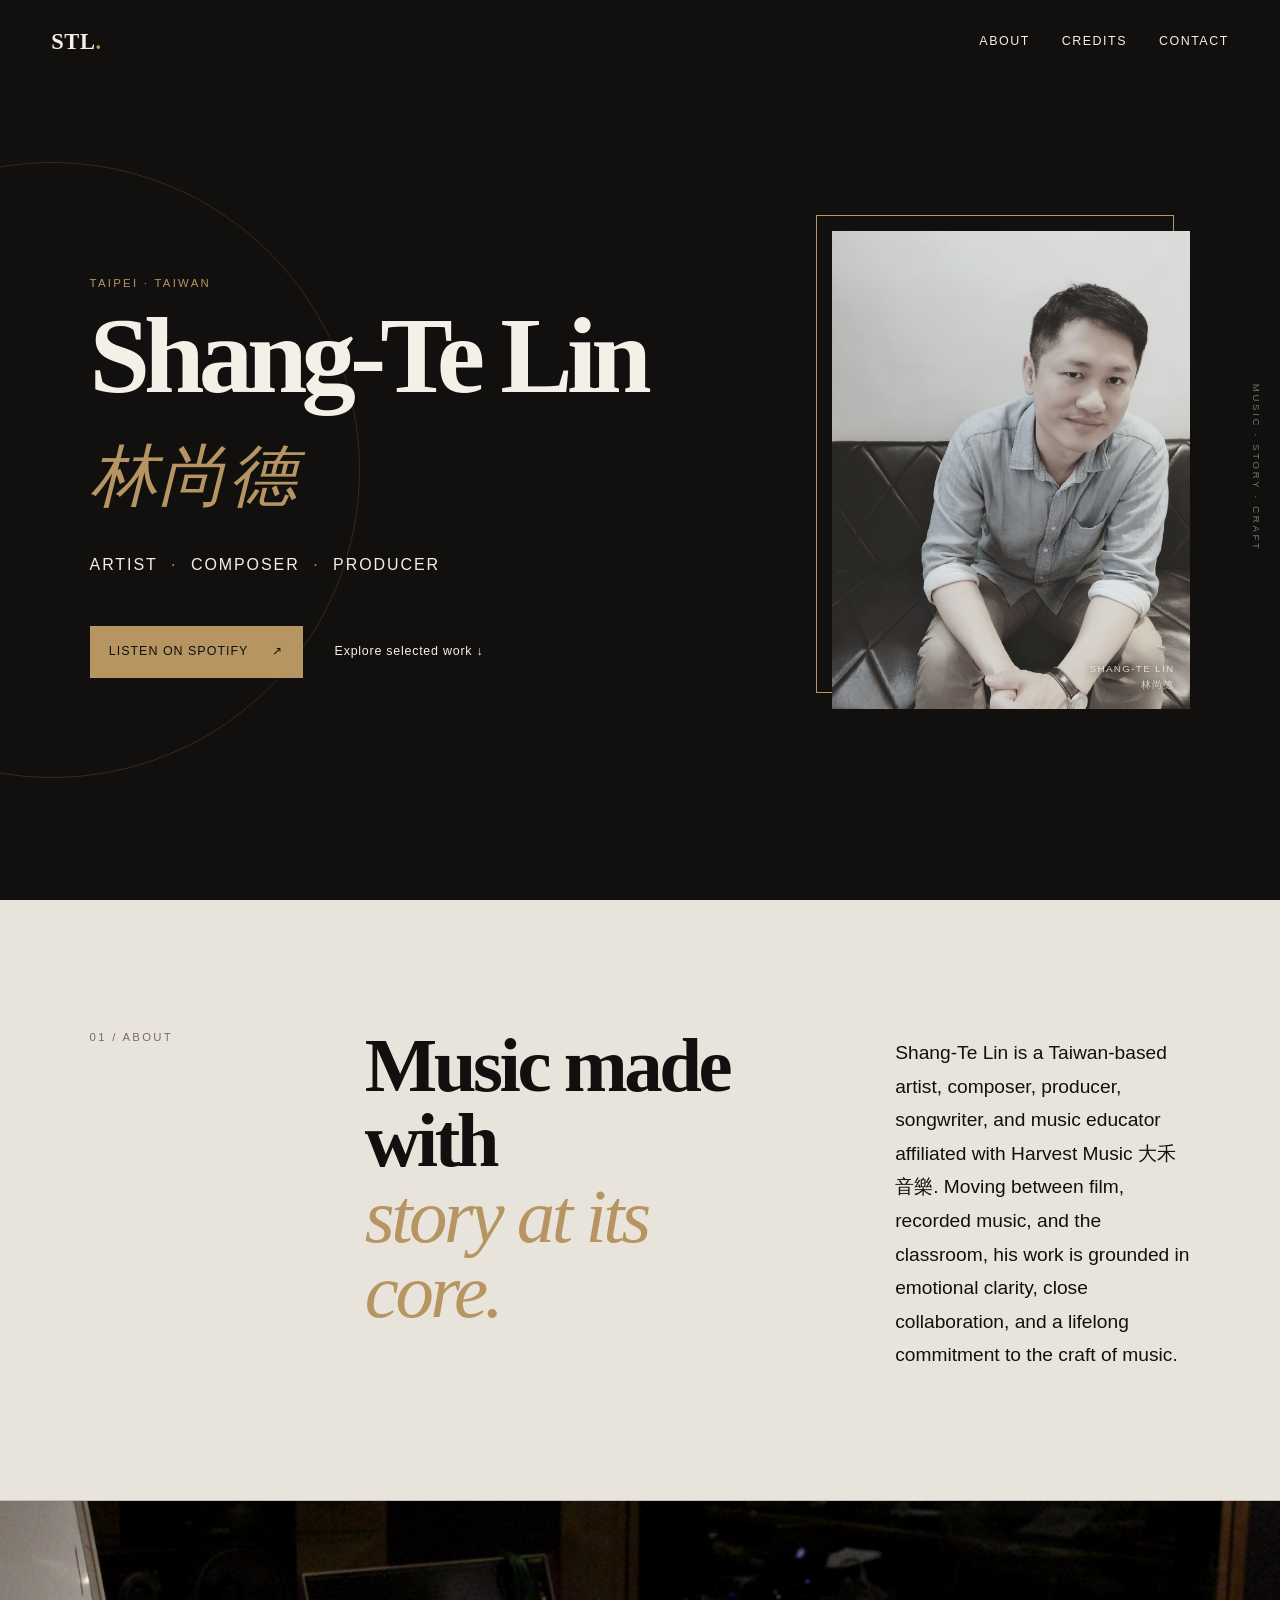
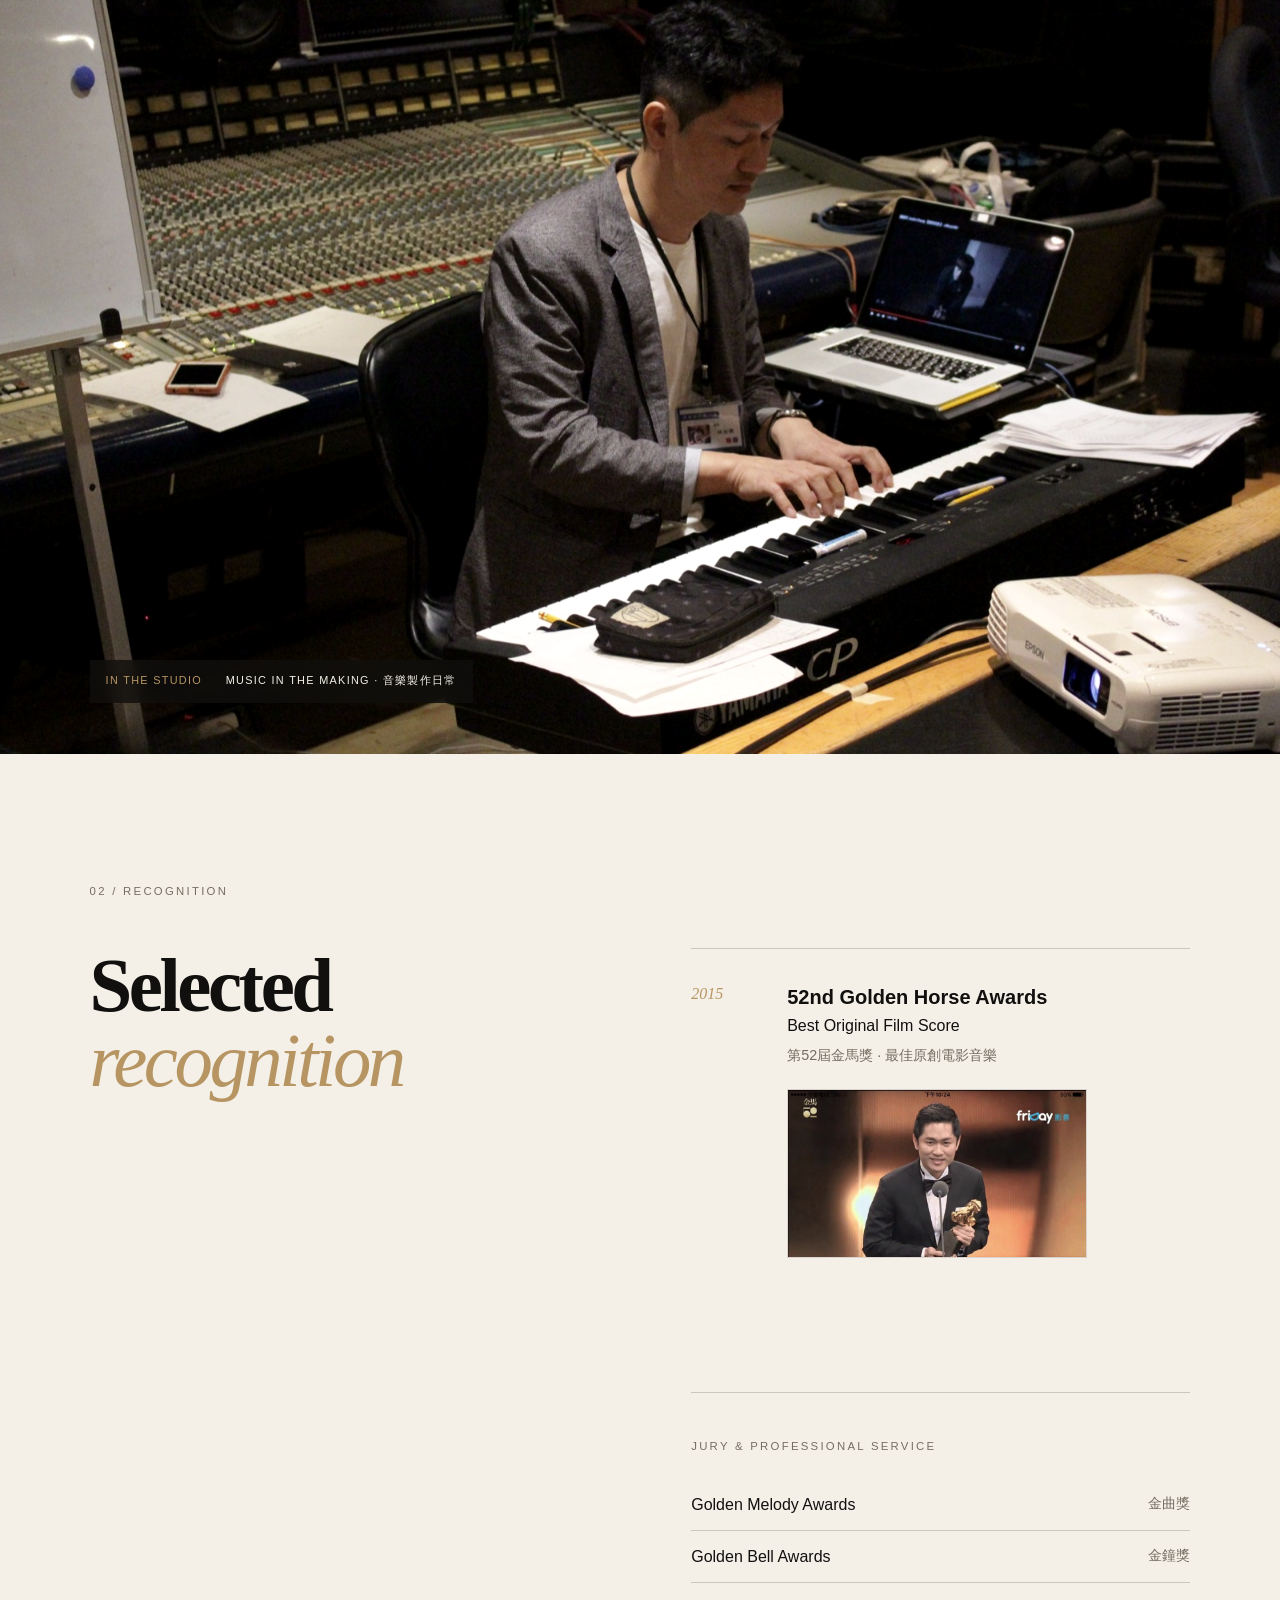
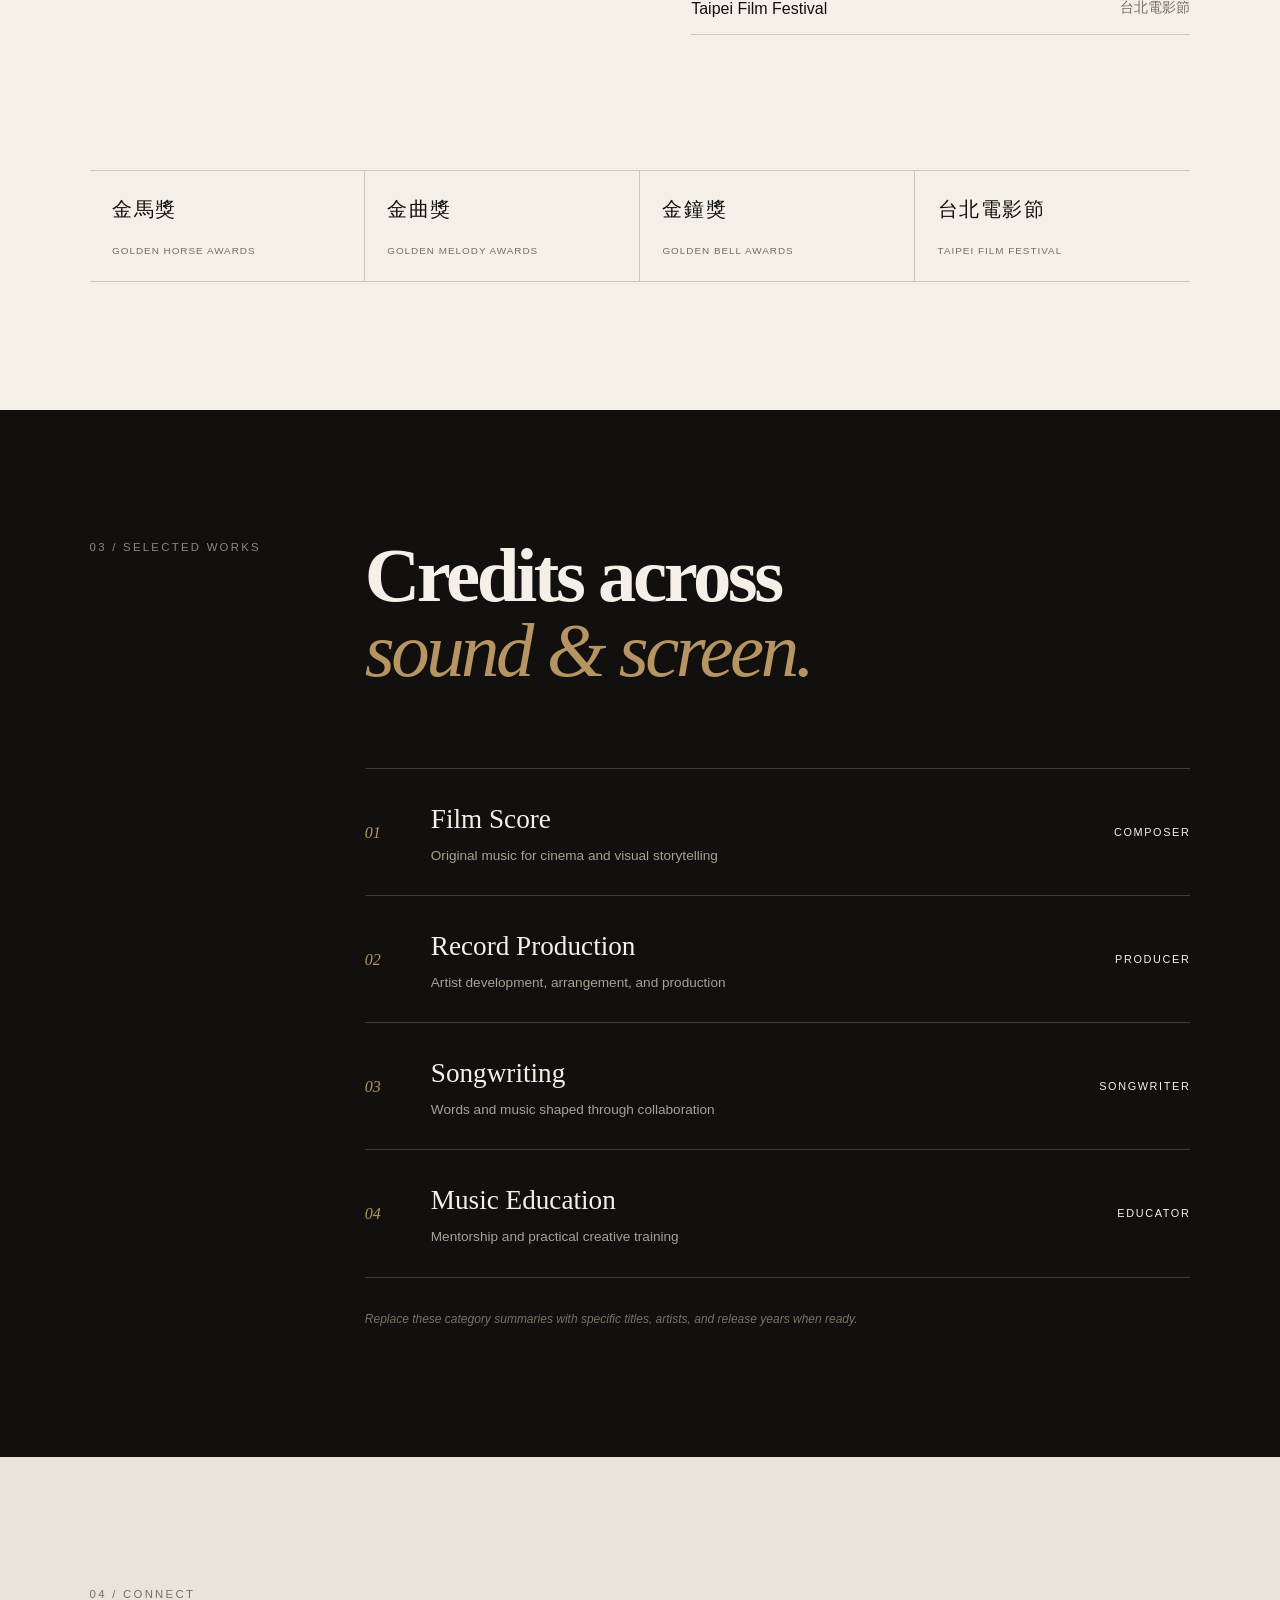
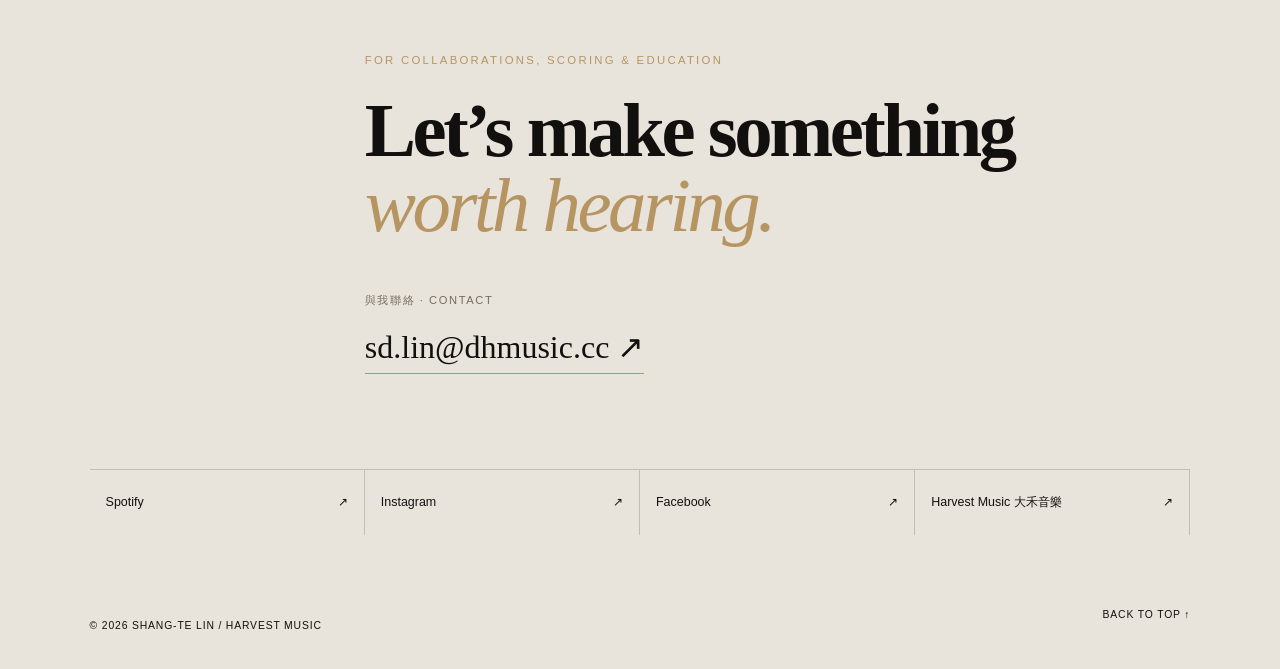
==== our/index.html @ 5e925996 "Fix legacy artist page URL and official links" ====
<!doctype html>
<html lang="zh-Hant">
<head>
  <meta charset="utf-8">
  <meta name="viewport" content="width=device-width, initial-scale=1">
  <meta name="robots" content="noindex,follow">
  <meta name="description" content="Official artist website of Shang-Te Lin 林尚德 — artist, composer, and producer.">
  <link rel="canonical" href="https://balaguitar.github.io/shang-te-lin/">
  <meta http-equiv="refresh" content="0; url=https://balaguitar.github.io/shang-te-lin/">
  <title>Shang-Te Lin 林尚德 | Official Artist Website</title>
  <script>window.location.replace('https://balaguitar.github.io/shang-te-lin/' + location.hash);</script>
</head>
<body>
  <p><a href="https://balaguitar.github.io/shang-te-lin/">Continue to the official website of Shang-Te Lin 林尚德</a></p>
</body>
</html>
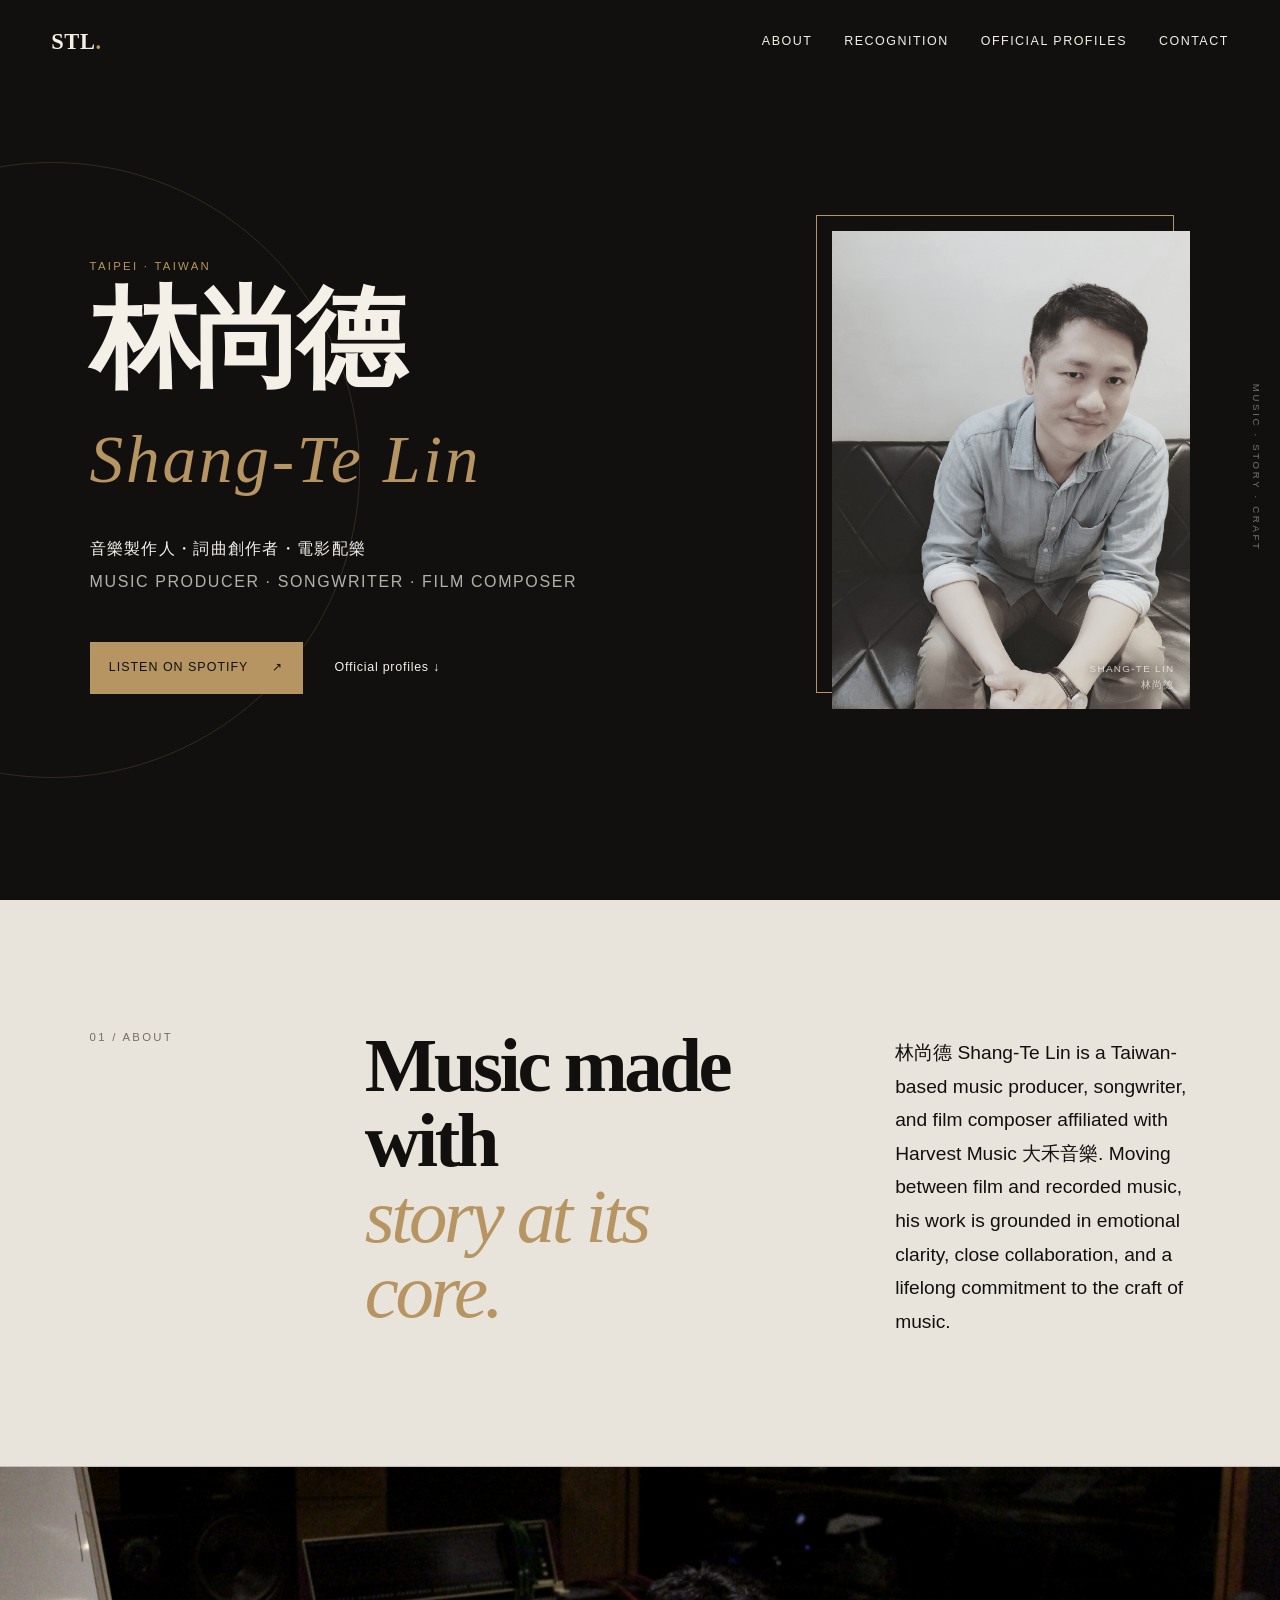
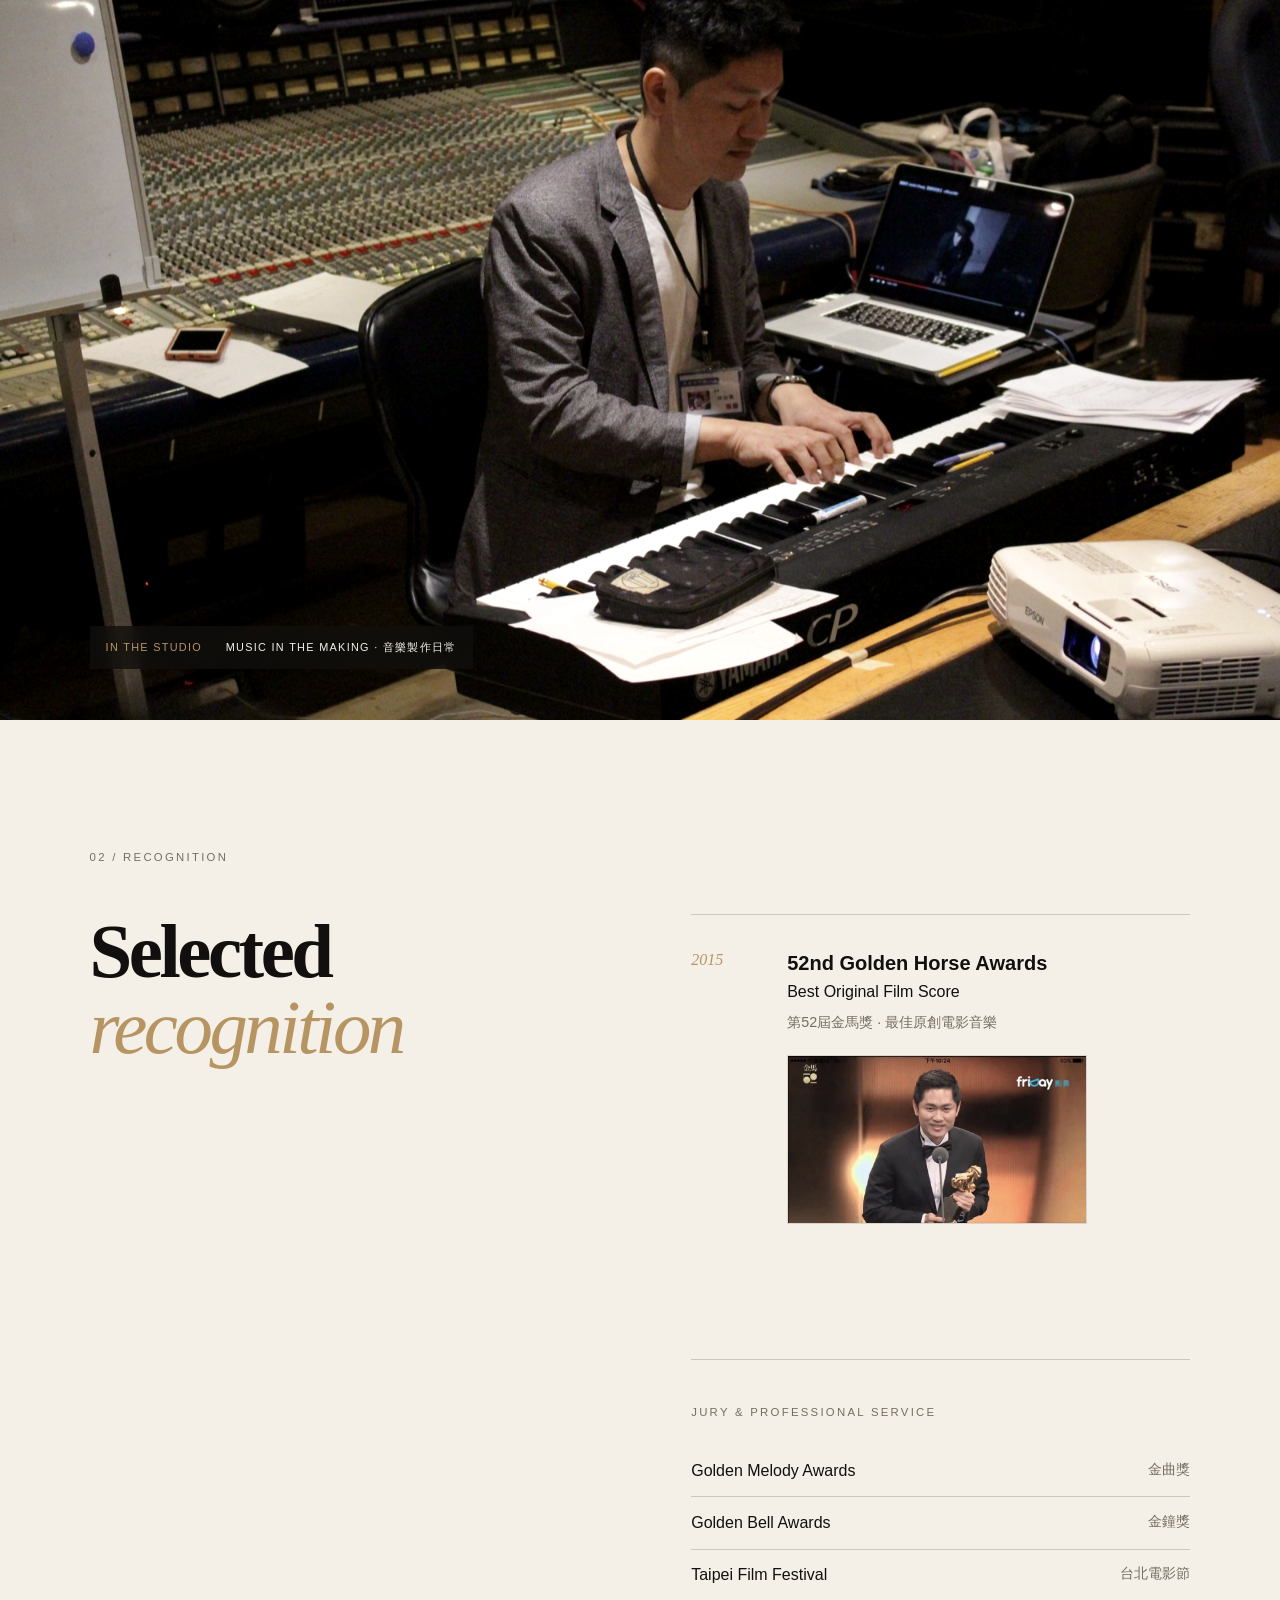
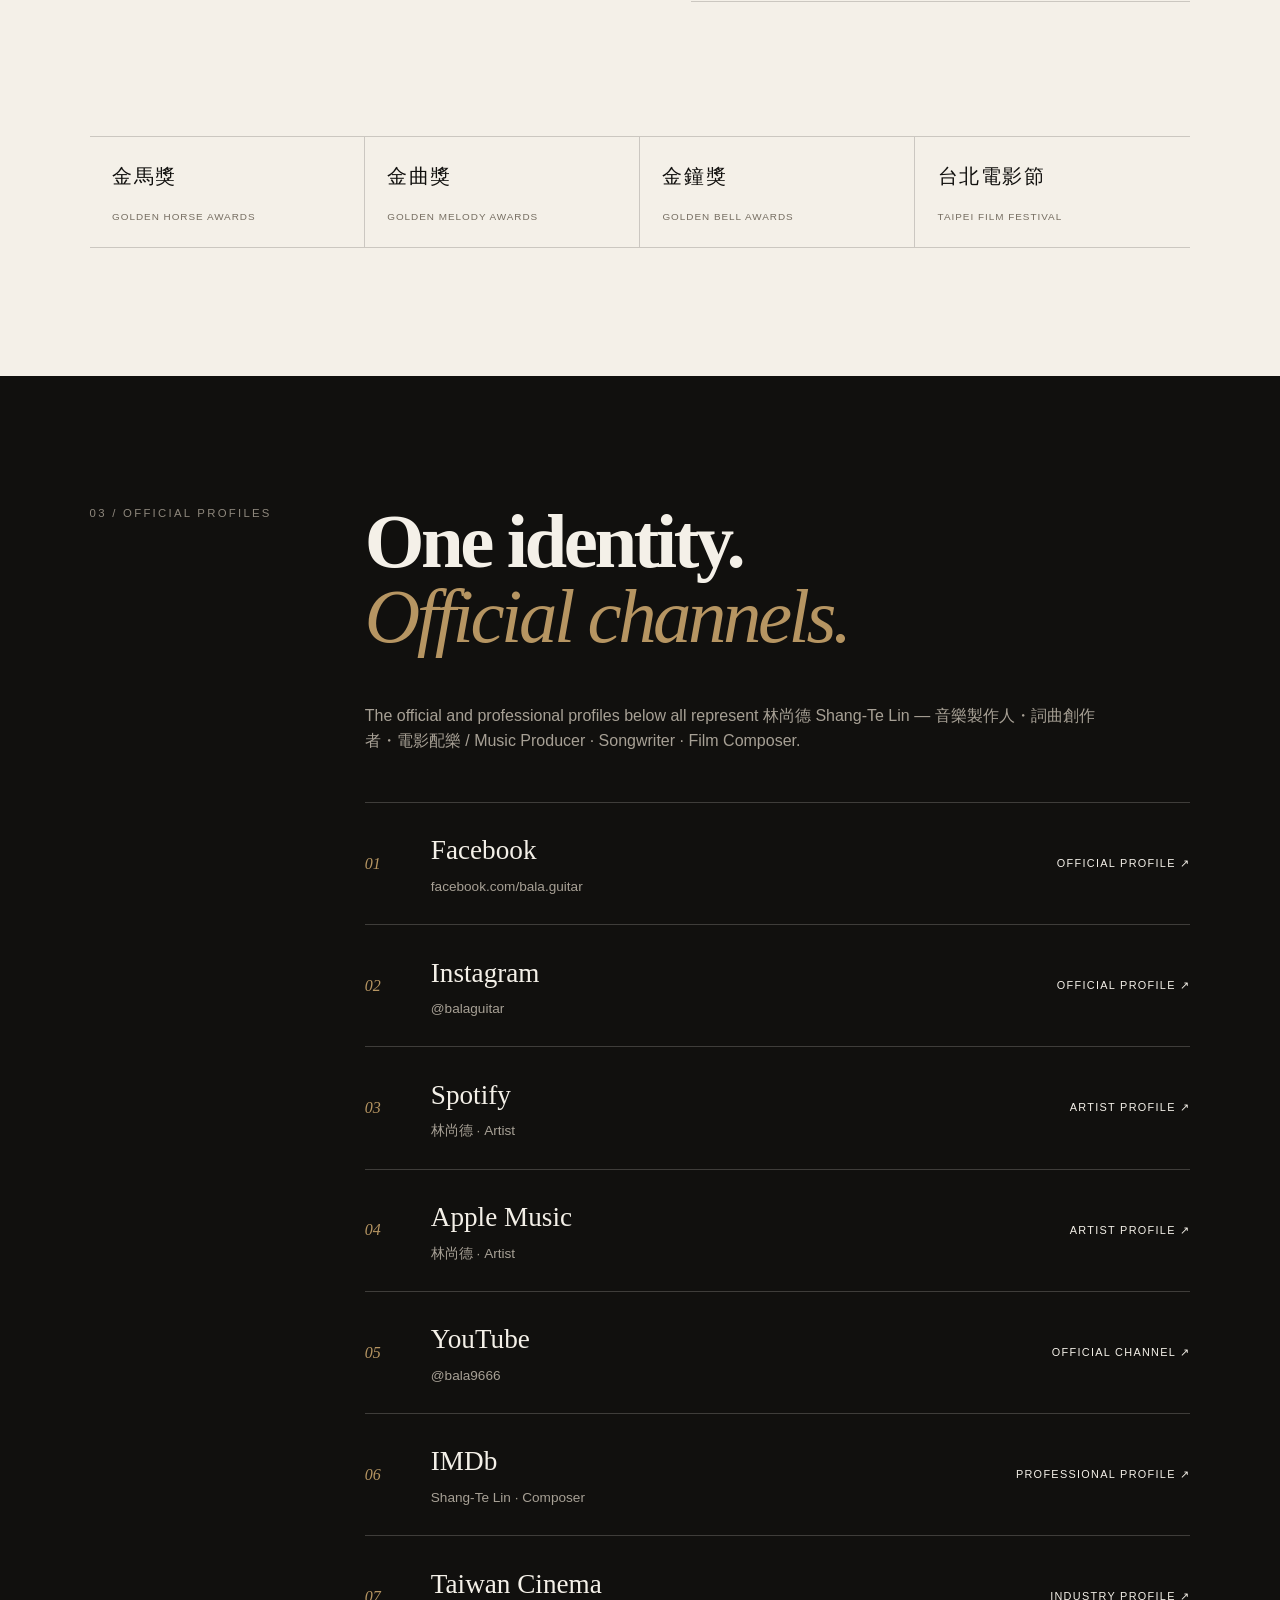
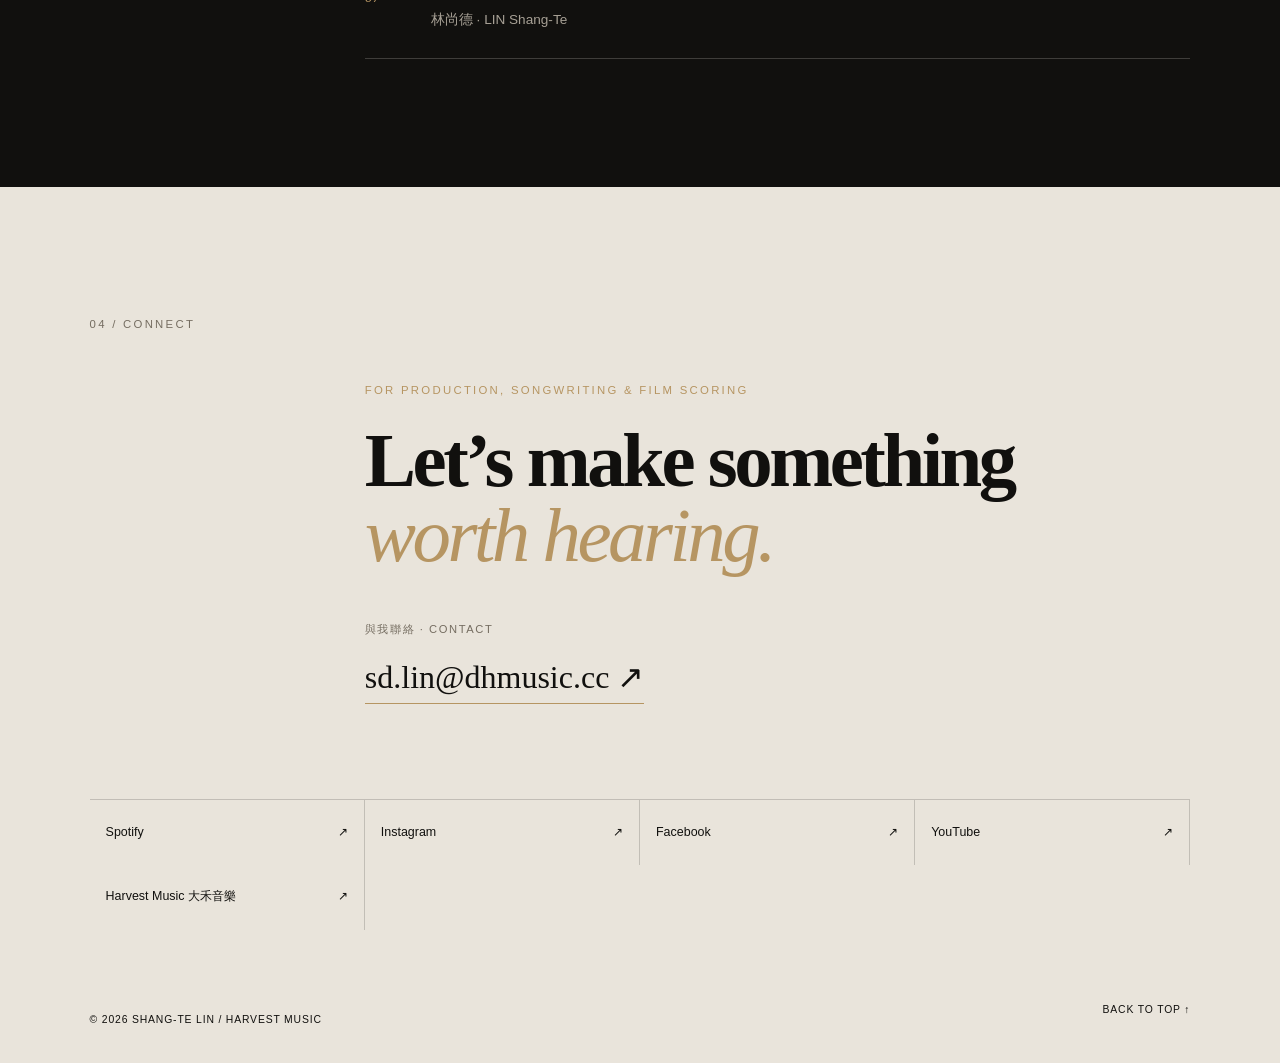
==== commit ee575a4d: "Add official profiles and unify artist identity" ====
--- a/our/index.html
+++ b/our/index.html
@@ -4,13 +4,13 @@
   <meta charset="utf-8">
   <meta name="viewport" content="width=device-width, initial-scale=1">
   <meta name="robots" content="noindex,follow">
-  <meta name="description" content="Official artist website of Shang-Te Lin 林尚德 — artist, composer, and producer.">
+  <meta name="description" content="林尚德 Shang-Te Lin｜音樂製作人・詞曲創作者・電影配樂 / Music Producer · Songwriter · Film Composer — official website.">
   <link rel="canonical" href="https://balaguitar.github.io/shang-te-lin/">
   <meta http-equiv="refresh" content="0; url=https://balaguitar.github.io/shang-te-lin/">
-  <title>Shang-Te Lin 林尚德 | Official Artist Website</title>
+  <title>林尚德 Shang-Te Lin｜Official Website</title>
   <script>window.location.replace('https://balaguitar.github.io/shang-te-lin/' + location.hash);</script>
 </head>
 <body>
-  <p><a href="https://balaguitar.github.io/shang-te-lin/">Continue to the official website of Shang-Te Lin 林尚德</a></p>
+  <p><a href="https://balaguitar.github.io/shang-te-lin/">前往林尚德 Shang-Te Lin 官方網站</a></p>
 </body>
 </html>
